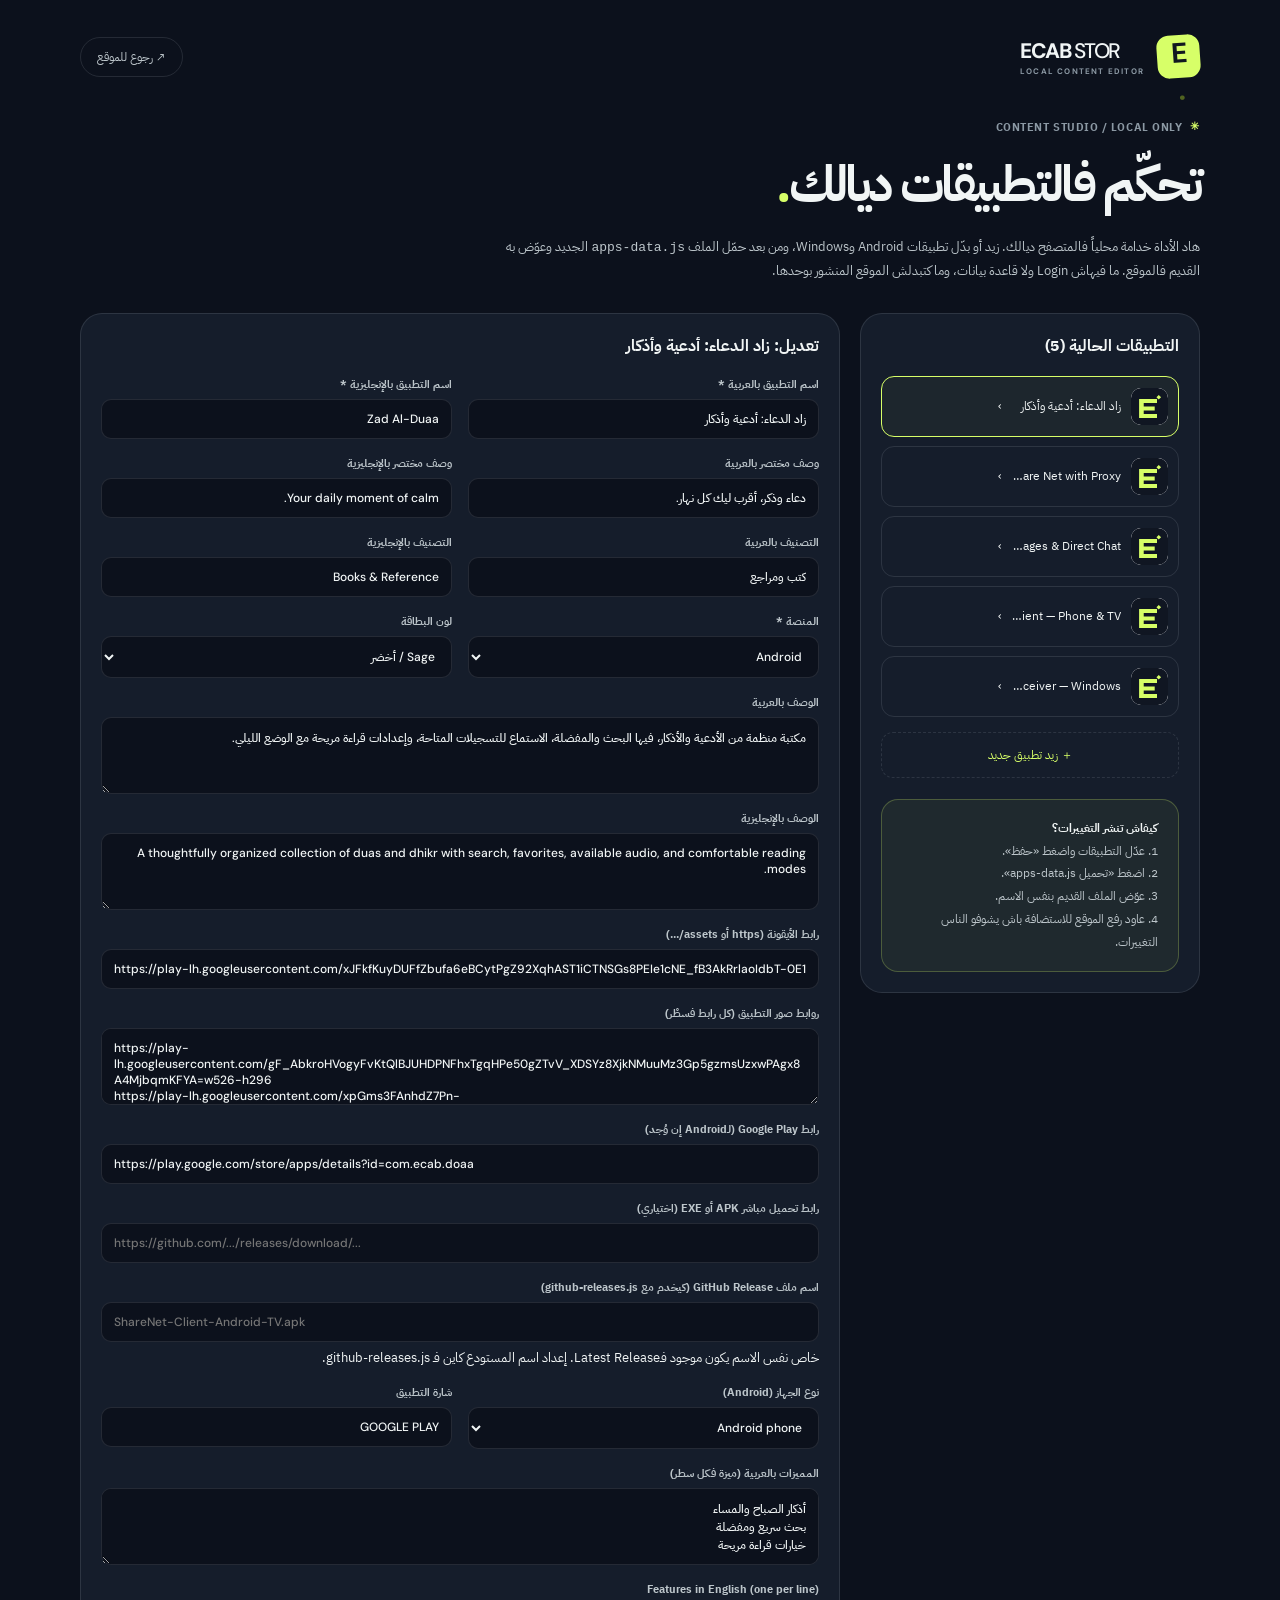
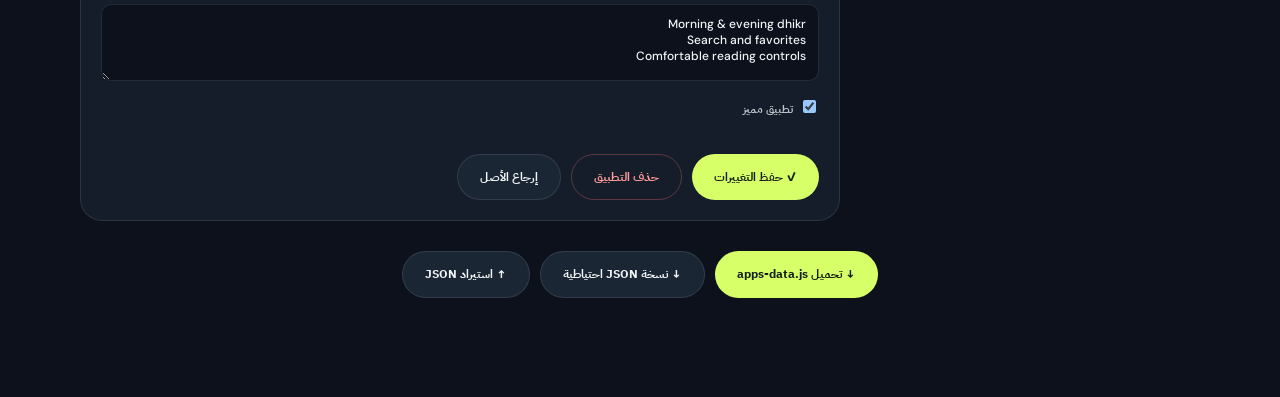
==== studio.html @ 8858f7c3 "Add files via upload" ====
<!doctype html>
<html lang="ar" dir="rtl" data-theme="dark">
<head>
  <meta charset="utf-8"/><meta name="viewport" content="width=device-width,initial-scale=1"/>
  <title>ECAB STOR — محرّر التطبيقات المحلي</title>
  <link rel="icon" href="favicon.svg" type="image/svg+xml"/>
  <link rel="preconnect" href="https://fonts.googleapis.com"/><link rel="preconnect" href="https://fonts.gstatic.com" crossorigin/>
  <link href="https://fonts.googleapis.com/css2?family=DM+Sans:wght@400;500;600;700;800&family=IBM+Plex+Sans+Arabic:wght@400;500;600;700&display=swap" rel="stylesheet"/>
  <link rel="stylesheet" href="styles.css"/>
  <script src="apps-data.js" defer></script><script src="studio.js" defer></script>
</head>
<body class="editor-body">
  <main class="editor-shell">
    <div class="editor-top"><a class="wordmark" href="index.html"><span class="logo-block">E<span>.</span></span><span class="wordmark-copy"><strong>ECAB<span> STOR</span></strong><small>LOCAL CONTENT EDITOR</small></span></a><a class="back" href="index.html">↗ رجوع للموقع</a></div>
    <div class="editor-heading"><div class="section-label"><span>✳</span> CONTENT STUDIO / LOCAL ONLY</div><h1>تحكّم فالتطبيقات ديالك<span class="lime-period">.</span></h1><p>هاد الأداة خدامة محلياً فالمتصفح ديالك. زيد أو بدّل تطبيقات Android وWindows، ومن بعد حمّل الملف <code>apps-data.js</code> الجديد وعوّض به القديم فالموقع. ما فيهاش Login ولا قاعدة بيانات، وما كتبدلش الموقع المنشور بوحدها.</p></div>
    <div class="editor-layout"><aside class="editor-panel"><h2>التطبيقات الحالية <span id="appCounter"></span></h2><div class="editor-items" id="appItems"></div><button class="editor-add" type="button" id="newApp">＋ زيد تطبيق جديد</button><div class="editor-instructions"><strong>كيفاش تنشر التغييرات؟</strong><br/>1. عدّل التطبيقات واضغط «حفظ».<br/>2. اضغط «تحميل apps-data.js».<br/>3. عوّض الملف القديم بنفس الاسم.<br/>4. عاود رفع الموقع للاستضافة باش يشوفو الناس التغييرات.</div></aside>
    <section class="editor-panel"><h2 id="formHeading">تعديل التطبيق</h2><form id="appForm" class="editor-form">
      <input name="id" type="hidden"/>
      <div class="field"><label for="nameAr">اسم التطبيق بالعربية *</label><input required id="nameAr" name="nameAr" maxlength="120" placeholder="مثال: تطبيقاتي"/></div>
      <div class="field"><label for="nameEn">اسم التطبيق بالإنجليزية *</label><input required id="nameEn" name="nameEn" maxlength="120" placeholder="Example App"/></div>
      <div class="field"><label for="taglineAr">وصف مختصر بالعربية</label><input id="taglineAr" name="taglineAr" maxlength="180"/></div>
      <div class="field"><label for="taglineEn">وصف مختصر بالإنجليزية</label><input id="taglineEn" name="taglineEn" maxlength="180"/></div>
      <div class="field"><label for="categoryAr">التصنيف بالعربية</label><input id="categoryAr" name="categoryAr" maxlength="80" placeholder="أدوات"/></div>
      <div class="field"><label for="categoryEn">التصنيف بالإنجليزية</label><input id="categoryEn" name="categoryEn" maxlength="80" placeholder="Utilities"/></div>
      <div class="field"><label for="platform">المنصة *</label><select id="platform" name="platform" required><option value="android">Android</option><option value="windows">Windows</option></select></div>
      <div class="field"><label for="accent">لون البطاقة</label><select id="accent" name="accent"><option value="sage">Sage / أخضر</option><option value="blue">Blue / أزرق</option><option value="coral">Coral / مرجاني</option></select></div>
      <div class="field full"><label for="descAr">الوصف بالعربية</label><textarea id="descAr" name="descAr"></textarea></div>
      <div class="field full"><label for="descEn">الوصف بالإنجليزية</label><textarea id="descEn" name="descEn"></textarea></div>
      <div class="field full"><label for="iconUrl">رابط الأيقونة (https أو assets/...)</label><input id="iconUrl" name="iconUrl" dir="ltr" type="text" placeholder="assets/app-icon.png"/></div>
      <div class="field full"><label for="shotUrls">روابط صور التطبيق (كل رابط فسطْر)</label><textarea id="shotUrls" name="shotUrls" dir="ltr" placeholder="https://.../screenshot-1.png&#10;https://.../screenshot-2.png"></textarea></div>
      <div class="field full"><label for="playUrl">رابط Google Play (لـAndroid إن وُجد)</label><input id="playUrl" name="playUrl" dir="ltr" type="url" placeholder="https://play.google.com/store/apps/details?id=..."/></div>
      <div class="field full"><label for="downloadUrl">رابط تحميل مباشر APK أو EXE (اختياري)</label><input id="downloadUrl" name="downloadUrl" dir="ltr" type="url" placeholder="https://github.com/.../releases/download/..."/></div>
      <div class="field full"><label for="releaseAsset">اسم ملف GitHub Release (كيخدم مع github-releases.js)</label><input id="releaseAsset" name="releaseAsset" dir="ltr" placeholder="ShareNet-Client-Android-TV.apk"/><small>خاص نفس الاسم يكون موجود فـLatest Release. إعداد اسم المستودع كاين فـ github-releases.js.</small></div>
      <div class="field"><label for="deviceType">نوع الجهاز (Android)</label><select id="deviceType" name="deviceType"><option value="phone">Android phone</option><option value="tv">Android TV</option><option value="both">Android Phone + Android TV (نفس APK)</option><option value="desktop">Windows desktop</option></select></div>
      <div class="field"><label for="label">شارة التطبيق</label><input id="label" name="label" maxlength="60" placeholder="ANDROID TV · GITHUB"/></div>
      <div class="field full"><label for="featuresAr">المميزات بالعربية (ميزة فكل سطر)</label><textarea id="featuresAr" name="featuresAr" placeholder="ساهل للاستعمال&#10;سرعة جيدة"></textarea></div>
      <div class="field full"><label for="featuresEn">Features in English (one per line)</label><textarea id="featuresEn" name="featuresEn" placeholder="Easy to use&#10;Fast performance"></textarea></div>
      <div class="field full"><label><input type="checkbox" id="featured" name="featured" style="width:auto;margin-inline-end:7px"/> تطبيق مميز</label></div>
      <div class="field full"><div class="editor-actions"><button class="button button-lime" type="submit">✓ حفظ التغييرات</button><button class="button button-danger" type="button" id="deleteApp">حذف التطبيق</button><button class="button button-outline" type="button" id="resetLocal">إرجاع الأصل</button></div></div>
    </form></section></div>
    <div class="editor-actions" style="justify-content:center;margin-top:30px"><button class="button button-lime" type="button" id="exportJs">↓ تحميل apps-data.js</button><button class="button button-outline" type="button" id="exportJson">↓ نسخة JSON احتياطية</button><label class="button button-outline" style="cursor:pointer">↑ استيراد JSON <input id="importJson" type="file" accept=".json,application/json" style="display:none" /></label></div>
    <p id="studioStatus" role="status" aria-live="polite" style="text-align:center;color:var(--muted);font-size:12px;margin:16px 0 0"></p>
  </main>
</body>
</html>
---- styles.css ----
:root{color-scheme:dark;--bg:#0c111c;--bg-2:#101724;--surface:#151d2b;--surface-up:#1b2635;--line:rgba(231,242,255,.11);--text:#f1f5f5;--soft:#bdc6cb;--muted:#8c99a4;--lime:#d7ff68;--lime-dim:#c8f45c;--ink:#111820;--shadow:0 24px 75px rgba(0,0,0,.28);--radius:23px}
:root[data-theme=light]{color-scheme:light;--bg:#f6f8f2;--bg-2:#edf1ea;--surface:#fff;--surface-up:#f3f5f0;--line:rgba(26,39,48,.12);--text:#18212a;--soft:#3f4d51;--muted:#657477;--ink:#121922;--shadow:0 25px 65px rgba(26,39,48,.1)}
*{box-sizing:border-box}html{scroll-behavior:smooth;scroll-padding-top:90px}body{margin:0;font-family:'DM Sans','IBM Plex Sans Arabic',system-ui,sans-serif;background:var(--bg);color:var(--text);-webkit-font-smoothing:antialiased;overflow-x:hidden}body[dir=rtl],html[dir=rtl] body{font-family:'IBM Plex Sans Arabic','DM Sans',sans-serif}a{color:inherit;text-decoration:none}button,input{font:inherit}button{cursor:pointer}img{max-width:100%}.container{width:min(1220px,calc(100% - 72px));margin:0 auto}.svg-sprites{position:absolute;width:0;height:0;overflow:hidden}.icon{display:inline-block;width:20px;height:20px;fill:none;stroke:currentColor;stroke-width:1.7;stroke-linecap:round;stroke-linejoin:round;flex:none}.skip-link{position:absolute;top:-70px;inset-inline-start:15px;background:var(--lime);color:var(--ink);padding:10px 20px;z-index:99;border-radius:12px}.skip-link:focus{top:12px}::selection{background:var(--lime);color:#101820}
.top-strip{border-bottom:1px solid var(--line);height:34px;background:var(--bg)}.strip-flex{display:flex;justify-content:center;gap:11px;align-items:center;height:100%;color:var(--muted);font:600 10px 'DM Sans','IBM Plex Sans Arabic',sans-serif;letter-spacing:.025em}.live-dot{width:6px;height:6px;border-radius:50%;background:var(--lime);box-shadow:0 0 0 4px rgba(215,255,104,.09)}.strip-divider{width:1px;height:12px;background:var(--line);margin:0 6px}.strip-flex a{display:inline-flex;gap:4px;align-items:center;color:var(--soft);transition:color .2s}.strip-flex a:hover{color:var(--lime)}.strip-flex a .icon{width:12px;height:12px}
.header{height:82px;position:sticky;top:0;z-index:40;background:color-mix(in srgb,var(--bg) 90%,transparent);backdrop-filter:blur(20px);border-bottom:1px solid var(--line)}.header-inner{height:100%;display:flex;align-items:center;justify-content:space-between;gap:28px}.wordmark{display:flex;align-items:center;gap:13px;flex:none}.logo-block{width:43px;height:43px;border-radius:12px;background:var(--lime);display:grid;place-items:center;color:var(--ink);font:800 28px 'DM Sans',sans-serif;letter-spacing:-.07em;transform:rotate(-4deg)}.logo-block span{color:#516320}.wordmark-copy{display:flex;flex-direction:column;gap:1px;direction:ltr;text-align:left}.wordmark-copy strong{font:800 21px 'DM Sans',sans-serif;letter-spacing:-.07em;white-space:nowrap}.wordmark-copy strong span{font-weight:500}.wordmark-copy small{color:var(--muted);font:700 8px 'DM Sans',sans-serif;letter-spacing:.15em}.main-nav{display:flex;align-items:center;gap:32px}.main-nav a{font-size:12px;font-weight:650;color:var(--soft);transition:color .2s;white-space:nowrap}.main-nav a:hover,.main-nav a:focus-visible{color:var(--lime)}.header-actions{display:flex;align-items:center;gap:9px}.round-action{display:grid;place-items:center;width:39px;height:39px;border:1px solid var(--line);background:none;color:var(--text);border-radius:50%;transition:background .2s,border-color .2s}.round-action:hover{background:var(--surface);border-color:var(--lime)}.round-action .icon{width:18px;height:18px}.text-action{font-size:12px;font-family:'DM Sans',sans-serif;font-weight:800}.header-cta{display:flex;align-items:center;gap:12px;background:var(--lime);border-radius:100px;padding:12px 17px;color:var(--ink);font-size:12px;font-weight:800;white-space:nowrap;transition:transform .2s,background .2s}.header-cta:hover,.button-lime:hover{background:#e2ff97;transform:translateY(-2px)}.header-cta .icon{width:15px;height:15px}.nav-toggle{display:none}
.hero{min-height:650px;padding-top:76px;padding-bottom:90px;display:grid;grid-template-columns:1.02fr .98fr;gap:48px;position:relative;align-items:center}.hero-text{position:relative;z-index:2}.eyebrow{display:inline-flex;align-items:center;gap:12px;background:rgba(215,255,104,.07);padding:8px 13px;border:1px solid rgba(215,255,104,.14);border-radius:100px;color:var(--lime);font-size:11px;font-weight:700}.eyebrow-icon{font-size:18px;line-height:1}.hero h1{display:flex;flex-direction:column;gap:0;margin:28px 0 19px;font-weight:750;line-height:1.15;letter-spacing:-.055em;font-size:clamp(47px,5.6vw,85px)}.hero h1 span{white-space:nowrap}.hero h1 .hero-accent{color:var(--lime)}.period{color:var(--text)}.hero-lead{color:var(--soft);font-size:15px;line-height:2;max-width:505px;margin:0 0 31px}.hero-buttons{display:flex;gap:12px;align-items:center;flex-wrap:wrap}.button{border:0;border-radius:100px;min-height:47px;display:inline-flex;align-items:center;justify-content:center;gap:16px;padding:13px 22px;font-size:12px;font-weight:750;transition:transform .2s,background .2s,border-color .2s}.button .icon{height:17px;width:17px}.button-lime{background:var(--lime);color:#152019}.button-ghost{border:1px solid var(--line);background:transparent;color:var(--text)}.button-ghost:hover{border-color:var(--lime);background:rgba(215,255,104,.04)}html[dir=rtl] .arrow-rtl{transform:rotate(180deg)}.hero-proof{display:flex;align-items:center;gap:15px;margin-top:43px;font-size:11px;color:var(--soft)}.hero-proof strong{color:var(--text);font:800 17px 'DM Sans',sans-serif}.proof-avatars{display:flex;direction:ltr;padding-left:3px}.proof-avatars img{object-fit:cover;background:#e9eae4;width:35px;height:35px;overflow:hidden;border-radius:10px;border:3px solid var(--bg);margin-left:-6px}.proof-spark{font-size:19px;color:var(--lime);margin-inline-start:12px}.hero-side-index{position:absolute;bottom:50px;inset-inline-start:0;color:var(--muted);font:700 10px 'DM Sans',sans-serif;letter-spacing:.15em}
.hero-art{height:542px;isolation:isolate;border:1px solid var(--line);border-radius:35px;position:relative;overflow:hidden;background:radial-gradient(circle at 51% 48%,rgba(101,131,146,.14) 0 17%,transparent 60%),#121d2b;box-shadow:var(--shadow)}:root[data-theme=light] .hero-art{background:radial-gradient(circle at 51% 48%,rgba(146,166,164,.2) 0 17%,transparent 60%),#192231}.art-grid{position:absolute;inset:0;opacity:.25;background-image:linear-gradient(rgba(211,233,246,.1) 1px,transparent 1px),linear-gradient(90deg,rgba(211,233,246,.1) 1px,transparent 1px);background-size:48px 48px;mask-image:linear-gradient(to bottom,#000,transparent 92%)}.hero-art-watermark{position:absolute;top:53px;inset-inline-start:25px;font:800 clamp(65px,8vw,125px)/.79 'DM Sans',sans-serif;letter-spacing:-.095em;color:rgba(228,243,250,.055);direction:ltr}.hero-art-watermark span{display:block}.hero-art-tag{position:absolute;z-index:1;top:29px;inset-inline-end:27px;display:flex;gap:10px;direction:ltr;align-items:start;color:#9eafb8;font:700 10px/1.7 'DM Sans',sans-serif;letter-spacing:.1em}.hero-art-tag strong{color:#e2efef}.tag-symbol{color:var(--lime);font-size:25px;line-height:1}.hero-phone{position:absolute;left:50%;top:51%;transform:translate(-50%,-42%) rotate(-8deg);width:245px;height:442px;border:7px solid #080c14;background:#f4f5f1;border-radius:33px;box-shadow:0 36px 55px rgba(0,0,0,.5),inset 0 0 0 1px #616b77;z-index:2;padding:9px;overflow:hidden;direction:ltr}.phone-speaker{position:absolute;top:7px;left:50%;transform:translateX(-50%);width:68px;height:12px;border-radius:0 0 12px 12px;background:#080c14;z-index:3}.phone-content{width:100%;height:100%;border-radius:20px;background:#f4f6ed;position:relative;overflow:hidden;padding:30px 14px 18px;color:#152027}.phone-content::after{content:'';width:250px;height:250px;border-radius:50%;background:#deecaf;position:absolute;top:-130px;right:-130px}.mock-header{display:flex;justify-content:space-between;align-items:center;position:relative;z-index:1}.mock-brand{font:800 15px 'DM Sans',sans-serif;letter-spacing:-.05em}.mock-brand span{color:#7c9d27}.mock-menu{font-size:19px;color:#53605c}.mock-eyebrow{display:block;position:relative;z-index:1;margin-top:41px;font:800 8px 'DM Sans',sans-serif;letter-spacing:.19em;color:#71817b}.phone-content>strong{font:800 32px/1.12 'DM Sans',sans-serif;letter-spacing:-.06em;position:relative;z-index:1;display:block;margin-top:11px}.mock-tiles{position:relative;z-index:1;display:grid;gap:8px;margin-top:26px}.mock-tiles>div{background:#fff;box-shadow:0 8px 25px rgba(26,39,36,.07);border:1px solid #edf0e6;border-radius:13px;padding:9px;display:flex;align-items:center;gap:9px;font:700 10px 'DM Sans',sans-serif}.mock-tiles img{width:35px;height:35px;object-fit:cover;border-radius:10px;background:#e8ebdf}.mock-tiles b{margin-left:auto;color:#7e9888}.mock-stat{position:absolute;bottom:14px;left:15px;right:15px;border-top:1px solid #cdd3c4;display:flex;justify-content:space-between;padding-top:10px;font:800 8px/1.5 'DM Sans',sans-serif;letter-spacing:.08em;color:#64746b}.floating-tile{display:flex;align-items:center;gap:11px;position:absolute;z-index:4;direction:ltr;text-align:left;background:#f5f8ee;color:#14222b;padding:10px 11px;border-radius:17px;box-shadow:0 24px 38px rgba(0,0,0,.25)}.floating-tile strong,.floating-tile small{display:block;font-family:'DM Sans',sans-serif}.floating-tile strong{font-size:12px;letter-spacing:-.03em}.floating-tile small{font-size:8px;letter-spacing:.1em;color:#708079;margin-top:3px;font-weight:750}.tile-one{top:183px;left:7%;transform:rotate(7deg)}.mini-app-logo{width:42px;height:42px;border-radius:12px;background:#fff;overflow:hidden}.mini-app-logo img{width:100%;height:100%;object-fit:cover}.tile-arrow{margin-left:13px;color:#49696c}.tile-two{right:4%;bottom:85px;transform:rotate(7deg)}.check-glyph{width:37px;height:37px;border-radius:50%;background:#d7ff68;display:grid;place-items:center}.check-glyph .icon{width:21px;height:21px}.vertical-caption{position:absolute;bottom:19px;inset-inline-end:19px;color:#9facab;font:800 9px 'DM Sans',sans-serif;letter-spacing:.16em;direction:ltr}
.ticker{height:57px;overflow:hidden;border-block:1px solid var(--line);background:var(--bg-2);display:flex;align-items:center}.ticker-track{min-width:max-content;display:flex;gap:39px;align-items:center;padding-inline:16px;animation:marquee 33s linear infinite;direction:ltr}.ticker-track span{color:var(--muted);font:800 12px 'DM Sans',sans-serif;letter-spacing:.14em}.ticker-track span:nth-child(even){font-size:20px;color:var(--lime)}@keyframes marquee{to{transform:translateX(-33%)}}
.catalog-section{padding:100px 0 102px;background:var(--bg)}.section-heading{display:flex;justify-content:space-between;gap:25px;align-items:end;margin-bottom:31px}.section-label{display:inline-flex;gap:8px;color:var(--muted);font-size:11px;font-weight:800;letter-spacing:.05em}.section-label>span:first-child{color:var(--lime);font-family:'DM Sans',sans-serif}.section-heading h2,.studio-copy h2,.contact-plate h2{font-size:clamp(32px,4vw,55px);letter-spacing:-.06em;line-height:1.3;margin:18px 0 9px;font-weight:750}.lime-period{color:var(--lime)}.section-heading p{margin:0;color:var(--muted);font-size:14px;line-height:1.8}.count-stamp{display:flex;gap:9px;align-items:center;direction:ltr}.count-stamp strong{font:800 60px/1 'DM Sans',sans-serif;letter-spacing:-.07em}.count-stamp span{color:var(--muted);font-size:11px;line-height:1.5;max-width:67px}.filters-bar{border-top:1px solid var(--line);padding-top:20px;margin:26px 0;display:flex;align-items:center;justify-content:space-between;gap:16px}.filter-list{display:flex;flex-wrap:wrap;gap:8px}.filter{background:var(--surface);border:1px solid var(--line);color:var(--soft);border-radius:100px;min-height:38px;padding:8px 17px;display:inline-flex;gap:7px;align-items:center;font-size:12px;font-weight:750;transition:background .2s,color .2s}.filter .icon{height:15px;width:15px}.filter:hover{border-color:var(--lime)}.filter.active{background:var(--lime);color:#17211e;border-color:var(--lime)}.filter span{font-size:10px;opacity:.75;font-family:'DM Sans',sans-serif}.search-wrap{min-width:228px;max-width:300px;width:100%;display:flex;align-items:center;gap:9px;border:1px solid var(--line);border-radius:100px;background:var(--surface);height:42px;padding:0 15px;color:var(--muted);transition:border-color .2s}.search-wrap:focus-within{border-color:var(--lime)}.search-wrap .icon{width:16px;height:16px}.search-wrap input{border:0;background:none;color:var(--text);outline:none;width:100%;font-size:12px}.search-wrap input::placeholder{color:var(--muted)}.search-wrap>span{font:700 10px 'DM Sans',sans-serif;opacity:.6;border:1px solid var(--line);padding:2px 6px;border-radius:5px}
.apps-grid{display:grid;grid-template-columns:repeat(3,minmax(0,1fr));gap:18px}.app-card{min-width:0;border:1px solid var(--line);border-radius:24px;overflow:hidden;background:var(--surface);transition:transform .25s,border-color .25s,box-shadow .25s}.app-card:hover{transform:translateY(-6px);border-color:rgba(215,255,104,.45);box-shadow:0 24px 60px rgba(0,0,0,.13)}.card-media{height:268px;position:relative;background:#e7eeda;overflow:hidden;display:flex;align-items:center;justify-content:center}.card-media.tone-blue{background:#b9d1ec}.card-media.tone-coral{background:#e5d2c5}.card-media.tone-sage{background:#d8e6d4}.card-media::before{content:"";position:absolute;width:300px;height:300px;border-radius:50%;border:1px solid rgba(32,44,55,.15);transform:translate(-85px,80px);box-shadow:0 0 0 34px rgba(32,44,55,.03),0 0 0 72px rgba(32,44,55,.025)}.card-image-number{position:absolute;inset-inline-start:18px;top:16px;color:rgba(23,36,45,.54);font:800 11px 'DM Sans',sans-serif;letter-spacing:.1em}.card-badge{position:absolute;top:16px;inset-inline-end:16px;background:#17252b;color:#fff;padding:7px 10px;border-radius:100px;font:800 8px 'DM Sans',sans-serif;letter-spacing:.1em;z-index:1}.card-photo{height:219px;max-width:235px;object-fit:contain;position:absolute;left:50%;top:51%;transform:translate(-50%,-50%) rotate(-6deg);border-radius:13px;box-shadow:0 20px 42px rgba(33,45,48,.15);background:#fff}.card-photo.tall{height:230px;max-width:145px}.card-photo:not([src]){display:none}.card-hero-icon{position:absolute;bottom:13px;inset-inline-end:14px;width:62px;height:62px;border-radius:18px;padding:6px;background:white;box-shadow:0 9px 28px rgba(25,33,40,.14);display:grid;place-items:center;z-index:1}.card-hero-icon img{width:100%;height:100%;object-fit:contain;border-radius:13px}.card-content{padding:24px 22px 21px}.card-meta{display:flex;align-items:center;justify-content:space-between;flex-wrap:wrap;gap:7px;color:var(--muted);font-size:10px;font-weight:650}.platform-chips{display:flex;flex-wrap:wrap;justify-content:flex-end;gap:5px 8px;max-width:100%}.platform-chip{display:inline-flex;align-items:center;gap:4px;white-space:nowrap}.platform-chip .icon{width:13px;height:13px}.card-content h3{font-size:19px;line-height:1.4;letter-spacing:-.025em;font-weight:750;margin:15px 0 7px;min-height:28px}.card-tagline{font-size:12px;color:var(--soft);line-height:1.8;margin:0;min-height:43px}.card-bottom{display:flex;justify-content:space-between;align-items:center;gap:10px;border-top:1px solid var(--line);margin-top:18px;padding-top:15px}.card-bottom .play-label{font:800 9px 'DM Sans',sans-serif;letter-spacing:.1em;color:var(--muted)}.card-bottom-actions{display:flex;gap:8px}.card-link{border:1px solid var(--line);height:35px;width:35px;border-radius:50%;background:transparent;color:var(--text);display:grid;place-items:center;transition:background .2s;color .2s}.card-link .icon{width:17px;height:17px}.card-link:hover{background:var(--lime);color:#17211e}.card-link.primary{background:var(--lime);color:#17211e;border-color:var(--lime)}.card-link.primary:hover{background:#e8ff9e}.card-link:disabled{opacity:.4;cursor:not-allowed}.empty-state{text-align:center;border:1px dashed var(--line);padding:56px 16px;border-radius:25px}.empty-state[hidden]{display:none}.empty-visual{display:grid;place-items:center;width:64px;height:64px;border-radius:19px;background:var(--surface-up);margin:0 auto 19px;color:var(--lime)}.empty-visual .icon{width:29px;height:29px}.empty-state h3{margin:0 0 9px;font-size:19px}.empty-state p{color:var(--muted);margin:0 0 22px;font-size:13px}.catalog-note{margin-top:22px;border:1px solid var(--line);padding:17px 22px;border-radius:18px;display:flex;gap:15px;align-items:center;background:var(--surface)}.note-icon{width:38px;height:38px;flex:none;display:grid;place-items:center;border-radius:12px;color:var(--lime);background:rgba(215,255,104,.07);font-size:26px}.catalog-note>div:nth-child(2){flex:1}.catalog-note strong{font-size:12px}.catalog-note p{margin:5px 0 0;color:var(--muted);font-size:11px}.note-soon{font:800 9px 'DM Sans',sans-serif;color:var(--lime);letter-spacing:.13em;border:1px solid rgba(215,255,104,.25);border-radius:100px;padding:8px 12px}
.studio-section{border-block:1px solid var(--line);background:var(--bg-2);padding:108px 0}.studio-inner{display:grid;grid-template-columns:.8fr 1.2fr;gap:10%;align-items:center}.studio-numbers{min-height:350px;position:relative;border:1px solid var(--line);border-radius:27px;background:var(--surface);display:flex;flex-direction:column;align-items:center;justify-content:center;overflow:hidden}.studio-numbers::before,.studio-numbers::after{position:absolute;content:'';border-radius:50%;border:1px solid rgba(215,255,104,.12);width:400px;height:400px}.studio-numbers::after{width:290px;height:290px}.studio-numbers>span{font:800 clamp(60px,8vw,110px)/1 'DM Sans',sans-serif;letter-spacing:-.11em;position:relative;z-index:1;direction:ltr}.studio-numbers .star{color:var(--lime);font-size:.36em;vertical-align:top;margin-left:3px}.studio-numbers small{font:800 9px 'DM Sans',sans-serif;letter-spacing:.18em;color:var(--muted);margin-top:20px;z-index:1}.studio-copy h2{font-size:clamp(30px,3.5vw,51px);margin-top:23px}.studio-copy h2 em{font-style:normal;color:var(--lime)}.studio-copy>p{max-width:535px;color:var(--soft);font-size:14px;line-height:2;margin:0 0 29px}.benefits{display:flex;flex-direction:column;gap:13px}.benefits>div{display:flex;align-items:center;gap:12px;font-size:12px}.benefits>div>span{width:34px;height:34px;display:grid;place-items:center;background:rgba(215,255,104,.075);border:1px solid var(--line);border-radius:10px;color:var(--lime)}.benefits .icon{width:17px;height:17px}
.contact-section{padding-block:105px}.contact-plate{min-height:393px;position:relative;overflow:hidden;border-radius:29px;background:var(--lime);padding:53px 60px;color:#152023}.contact-plate .section-label{color:#3e5130}.contact-plate .section-label>span:first-child{color:#25301e}.contact-plate h2{font-size:clamp(34px,4.7vw,62px);margin:16px 0 10px;line-height:1.2}.contact-plate>p{font-size:13px;max-width:440px;line-height:1.9;margin-bottom:24px;color:#41543a}.button-dark{background:#12201f;color:#f1f6e9}.button-dark:hover{transform:translateY(-2px);background:#293c35}.contact-orbit{position:absolute;font-size:325px;line-height:1;opacity:.12;inset-inline-end:10%;top:12%;transform:rotate(20deg)}.contact-watermark{font:800 95px 'DM Sans',sans-serif;letter-spacing:-.09em;white-space:nowrap;position:absolute;bottom:-39px;inset-inline-end:0;opacity:.055;direction:ltr}
.footer{border-top:1px solid var(--line);padding-top:54px}.footer-inner{display:grid;grid-template-columns:1fr 1fr;gap:36px}.footer-brand{font:800 28px 'DM Sans',sans-serif;letter-spacing:-.075em;direction:ltr;display:inline-block}.footer-brand>span:first-child{font-weight:500}.footer-dot{color:var(--lime)}.footer-inner p{font-size:12px;color:var(--muted);margin:9px 0}.footer-links{display:flex;gap:25px;justify-content:flex-end;align-items:start;font-size:12px;color:var(--soft)}.footer-links a:hover{color:var(--lime)}.footer-bottom{grid-column:1 / -1;padding:18px 0 25px;display:flex;justify-content:space-between;align-items:center;gap:15px;border-top:1px solid var(--line);color:var(--muted);font:600 10px 'DM Sans','IBM Plex Sans Arabic',sans-serif}.footer-bottom>span:last-child{font:800 9px 'DM Sans',sans-serif;letter-spacing:.15em}
.detail-dialog{border:1px solid var(--line);border-radius:27px;padding:0;background:var(--surface);color:var(--text);width:min(785px,calc(100% - 32px));max-height:min(88vh,900px);box-shadow:0 24px 100px rgba(0,0,0,.5);overflow:auto;scrollbar-width:thin}.detail-dialog::backdrop{background:rgba(2,6,14,.75);backdrop-filter:blur(6px)}.dialog-inner{padding:34px;position:relative}.dialog-close{position:absolute;inset-inline-end:22px;top:22px;width:37px;height:37px;border-radius:50%;border:1px solid var(--line);background:var(--surface-up);color:var(--text);display:grid;place-items:center;z-index:2}.dialog-top{display:flex;align-items:center;gap:17px;padding-inline-end:30px}.dialog-icon{width:83px;height:83px;object-fit:contain;border-radius:21px;background:#f0f3ee;flex:none}.dialog-top h2{font-size:25px;margin:4px 0 4px;line-height:1.4}.dialog-top p{font-size:12px;color:var(--muted);margin:0}.dialog-kicker{font:800 10px 'DM Sans',sans-serif;letter-spacing:.12em;color:var(--lime)}.dialog-desc{font-size:13px;line-height:2;color:var(--soft);padding:18px 0}.dialog-section-title{font-size:13px;margin:13px 0 13px}.dialog-shots{display:grid;grid-template-columns:repeat(2,minmax(0,1fr));gap:11px}.dialog-shots img{width:100%;height:280px;object-fit:contain;border:1px solid var(--line);border-radius:17px;background:#1e2732}.dialog-features{display:flex;gap:7px;flex-wrap:wrap}.dialog-features span{display:flex;align-items:center;gap:5px;border:1px solid var(--line);border-radius:100px;padding:8px 11px;font-size:11px;color:var(--soft)}.dialog-features .icon{width:13px;height:13px;color:var(--lime)}.dialog-bottom{display:flex;align-items:center;justify-content:space-between;gap:16px;border-top:1px solid var(--line);margin-top:24px;padding-top:23px}.dialog-source{font-size:10px;color:var(--muted);line-height:1.8}.dialog-bottom .button{white-space:nowrap}.toast{position:fixed;bottom:25px;left:50%;transform:translate(-50%,30px);opacity:0;pointer-events:none;z-index:90;background:var(--lime);color:#152020;border-radius:12px;padding:12px 20px;font-size:12px;font-weight:750;transition:opacity .22s,transform .22s;box-shadow:var(--shadow)}.toast.show{opacity:1;transform:translate(-50%,0)}
/* Simple offline content editor */
.editor-body{background:var(--bg)}.editor-shell{width:min(1120px,calc(100% - 36px));margin:35px auto 100px}.editor-top{display:flex;gap:15px;align-items:center;justify-content:space-between;margin-bottom:35px}.editor-top .wordmark{font-size:20px}.editor-top a.back{font-size:12px;color:var(--soft);border:1px solid var(--line);padding:10px 16px;border-radius:100px}.editor-heading h1{font-size:clamp(30px,4vw,50px);letter-spacing:-.06em;margin:10px 0}.editor-heading p{max-width:700px;font-size:13px;line-height:1.8;color:var(--soft)}.editor-layout{display:grid;grid-template-columns:340px 1fr;gap:20px;align-items:start;margin-top:30px}.editor-panel{background:var(--surface);border:1px solid var(--line);border-radius:22px;padding:20px}.editor-panel h2{font-size:16px;margin:0 0 18px}.editor-items{display:grid;gap:9px}.editor-item{display:flex;align-items:center;gap:10px;width:100%;text-align:start;padding:11px 10px;border:1px solid var(--line);border-radius:13px;background:transparent;color:var(--text)}.editor-item.active{border-color:var(--lime);background:rgba(215,255,104,.04)}.editor-item img{width:37px;height:37px;object-fit:contain;border-radius:10px;background:#fff}.editor-item span{flex:1;font-size:12px;overflow:hidden;text-overflow:ellipsis;white-space:nowrap}.editor-add{border-radius:12px;border:1px dashed var(--line);background:none;color:var(--lime);padding:13px;width:100%;margin-top:15px;font-size:12px}.editor-form{display:grid;grid-template-columns:1fr 1fr;gap:16px}.field{display:flex;flex-direction:column;gap:6px}.field.full{grid-column:1/-1}.field label{font-size:11px;color:var(--soft);font-weight:700}.field input,.field textarea,.field select{border:1px solid var(--line);background:var(--bg);color:var(--text);width:100%;border-radius:10px;padding:11px 12px;outline:none;font:500 12px 'DM Sans','IBM Plex Sans Arabic',sans-serif}.field textarea{resize:vertical;min-height:77px}.field input:focus,.field textarea:focus,.field select:focus{border-color:var(--lime)}.editor-actions{display:flex;flex-wrap:wrap;gap:10px;margin-top:20px}.editor-actions button{min-height:41px}.button-outline{background:var(--surface-up);border:1px solid var(--line);color:var(--text)}.button-danger{color:#ff9b98;border:1px solid rgba(255,120,115,.3);background:none}.editor-instructions{border:1px solid rgba(215,255,104,.24);background:rgba(215,255,104,.055);border-radius:17px;padding:17px 20px;margin:21px 0 0;font-size:12px;color:var(--soft);line-height:1.9}.editor-instructions strong{color:var(--text)}.editor-instructions code{color:var(--lime);direction:ltr;display:inline-block}
@media(max-width:1090px){.main-nav{gap:19px}.header-cta{display:none}.hero{gap:20px}.hero-art{height:500px}.hero h1{font-size:clamp(43px,6vw,68px)}.hero-phone{transform:translate(-50%,-42%) rotate(-8deg) scale(.9)}.tile-one{left:2%}.tile-two{right:2%}}
@media(max-width:820px){.container{width:min(100% - 40px,640px)}.header{height:70px}.main-nav{display:none;position:absolute;top:70px;left:0;right:0;background:var(--bg);border-bottom:1px solid var(--line);padding:22px;flex-direction:column;align-items:stretch;gap:22px;box-shadow:0 30px 60px rgba(0,0,0,.2)}.main-nav.open{display:flex}.nav-toggle{display:grid}.hero{grid-template-columns:1fr;gap:27px;padding-top:62px;padding-bottom:82px}.hero-text{text-align:center}.hero h1{align-items:center;font-size:clamp(45px,8vw,78px)}.hero-lead{margin-inline:auto;max-width:610px}.hero-buttons,.hero-proof{justify-content:center}.hero-art{height:485px;max-width:570px;width:100%;margin:auto}.hero-side-index{bottom:26px;inset-inline-start:auto;left:50%;right:auto;transform:translateX(-50%)}.catalog-section{padding:76px 0}.apps-grid{grid-template-columns:repeat(2,minmax(0,1fr))}.studio-section{padding:75px 0}.studio-inner{grid-template-columns:1fr;gap:35px}.studio-numbers{min-height:280px}.contact-section{padding-block:75px}.editor-layout{grid-template-columns:1fr}}
@media(max-width:575px){.container{width:calc(100% - 34px)}.top-strip{height:32px}.strip-flex{font-size:9px;gap:7px}.strip-divider{margin:0}.header{height:67px}.header-inner{gap:12px}.logo-block{width:37px;height:37px;font-size:24px;border-radius:11px}.wordmark{gap:9px}.wordmark-copy strong{font-size:18px}.wordmark-copy small{font-size:6.8px}.round-action{height:35px;width:35px}.main-nav{top:67px}.hero{padding-top:48px;padding-bottom:65px;gap:28px}.hero h1{font-size:clamp(38px,9.6vw,62px);margin:22px 0 15px}.hero-lead{font-size:13px;line-height:1.95}.hero-buttons{gap:9px}.hero-buttons .button{padding:11px 16px;min-height:43px}.hero-proof{margin-top:27px}.hero-art{height:400px;border-radius:24px}.hero-phone{transform:translate(-50%,-43%) rotate(-8deg) scale(.74)}.hero-art-tag{top:19px;right:15px;font-size:8px}.hero-art-watermark{font-size:82px;top:42px}.tile-one{transform:rotate(7deg) scale(.8);transform-origin:left top;left:7%;top:138px}.tile-two{transform:rotate(7deg) scale(.75);transform-origin:right bottom;right:0;bottom:48px}.vertical-caption{font-size:7px;bottom:11px}.ticker{height:49px}.ticker-track{gap:24px}.ticker-track span{font-size:10px}.catalog-section{padding:71px 0}.section-heading{align-items:center;margin-bottom:22px}.section-heading h2{font-size:31px}.section-heading p{font-size:12px}.count-stamp strong{font-size:42px}.count-stamp span{font-size:9px}.filters-bar{flex-direction:column;align-items:stretch;margin-top:16px}.filter-list{justify-content:flex-start}.filter{font-size:11px;padding:8px 13px;min-height:35px}.search-wrap{max-width:none;width:100%}.apps-grid{grid-template-columns:1fr;gap:15px}.card-media{height:253px}.card-content{padding:20px}.card-tagline{min-height:auto}.card-photo{height:214px}.catalog-note{align-items:flex-start;padding:14px;gap:10px}.note-soon{display:none}.studio-section{padding:68px 0}.studio-numbers{min-height:225px}.studio-numbers>span{font-size:85px}.studio-copy h2{font-size:32px}.studio-copy>p{font-size:12px}.contact-section{padding-block:68px}.contact-plate{padding:32px 26px;min-height:350px}.contact-plate h2{font-size:37px}.contact-plate>p{font-size:12px}.contact-orbit{font-size:220px;inset-inline-end:-40px;top:88px}.footer{padding-top:37px}.footer-inner{grid-template-columns:1fr;gap:28px}.footer-links{justify-content:flex-start;flex-wrap:wrap}.footer-bottom{flex-direction:column;align-items:flex-start;gap:10px}.dialog-inner{padding:24px 17px}.dialog-icon{height:64px;width:64px;border-radius:16px}.dialog-top h2{font-size:19px}.dialog-shots{grid-template-columns:repeat(2,minmax(0,1fr))}.dialog-shots img{height:198px}.dialog-bottom{flex-direction:column;align-items:stretch}.dialog-bottom .button{width:100%}.editor-form{grid-template-columns:1fr}.editor-panel{padding:17px}.editor-heading h1{font-size:31px}}
@media(prefers-reduced-motion:reduce){html{scroll-behavior:auto}*,*::before,*::after{animation-duration:.01ms!important;animation-iteration-count:1!important;transition-duration:.01ms!important}}

/* Unified ShareNet family: platform + role are distinct, readable on mobile and desktop. */
.app-role-tag{display:inline-flex;align-items:center;width:max-content;max-width:100%;border:1px solid rgba(28,191,182,.30);border-radius:100px;padding:5px 10px;background:rgba(12,143,147,.09);color:var(--soft);font-size:11px;font-weight:750;line-height:1.2;letter-spacing:.015em}
.app-role-tag.role-source{border-color:rgba(80,150,225,.32);background:rgba(50,100,190,.09)}
.app-role-tag.role-receiver{border-color:rgba(28,191,182,.33);background:rgba(12,143,147,.10)}
.card-content .app-role-tag + .card-tagline{margin-top:10px}
.platform-chip{font-size:11px;font-weight:750;white-space:nowrap;gap:5px}
@media(max-width:520px){.card-meta{flex-wrap:wrap}.platform-chip{white-space:normal}}
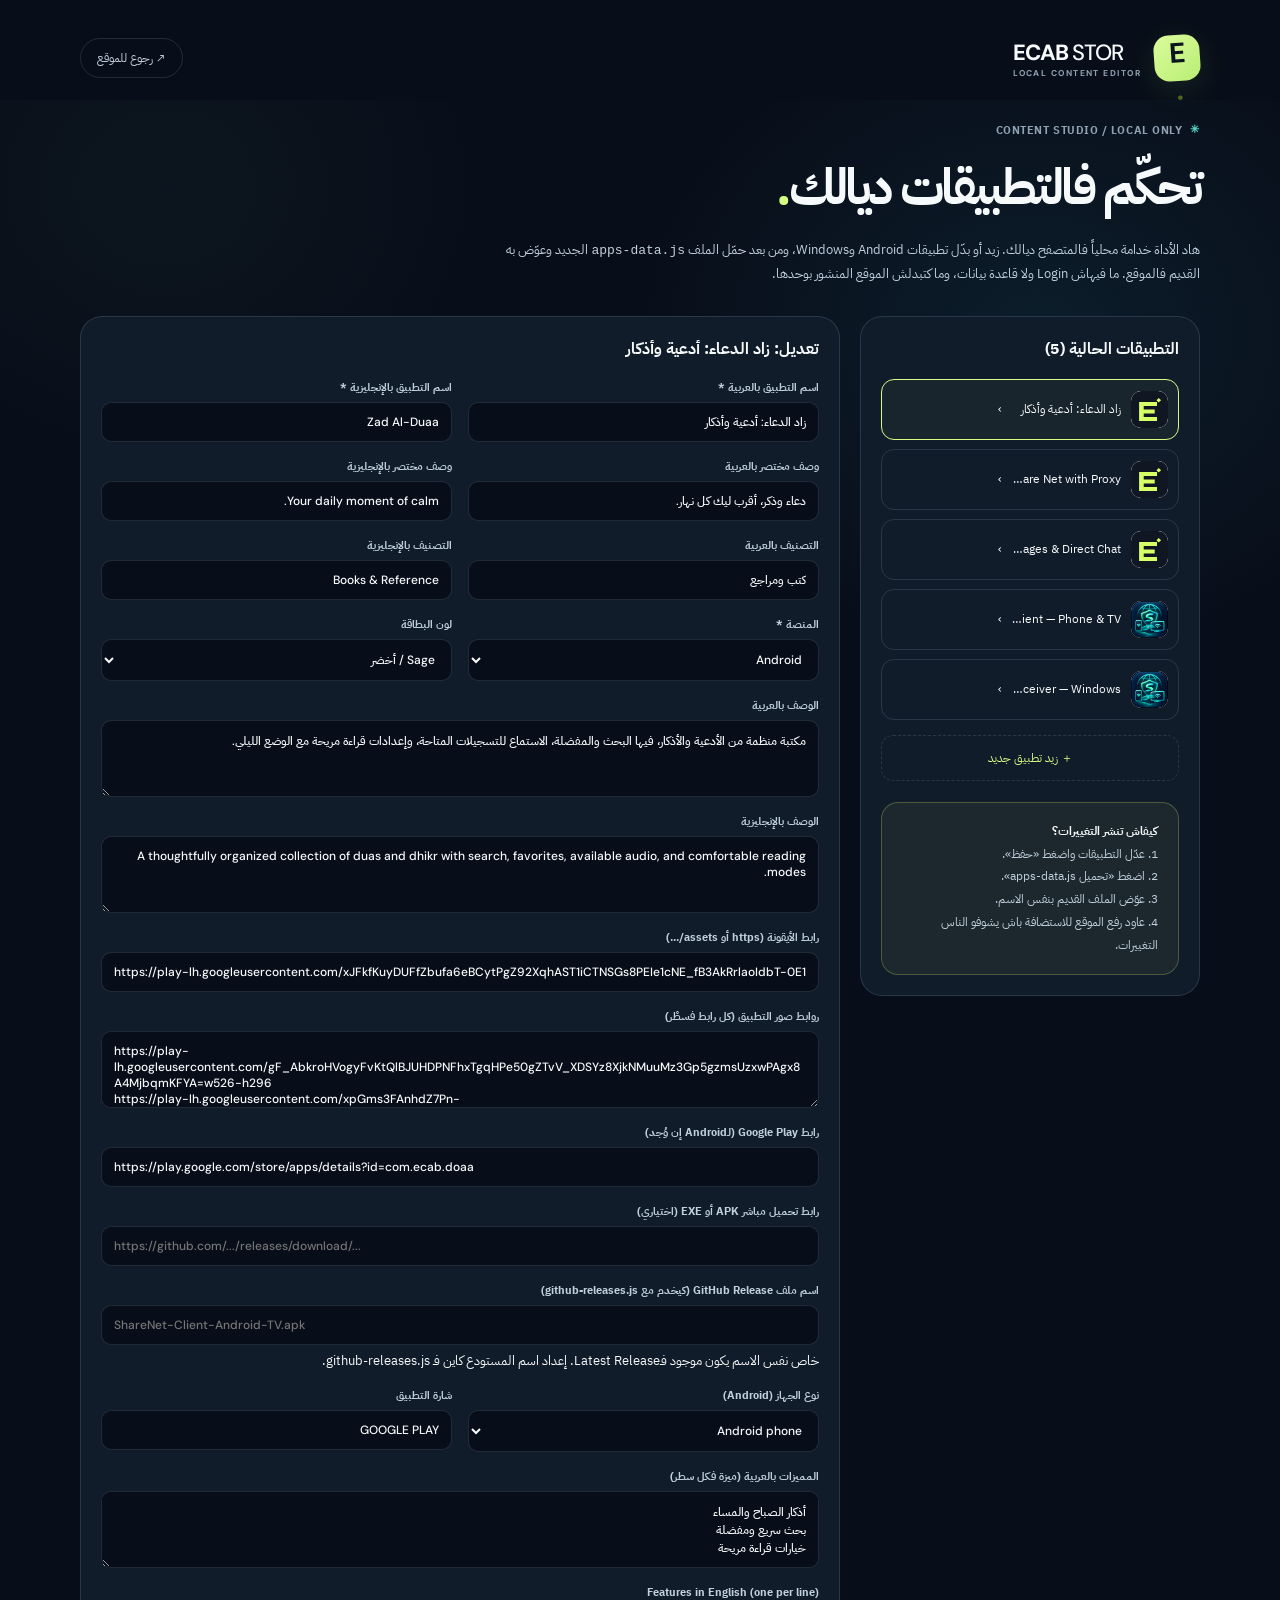
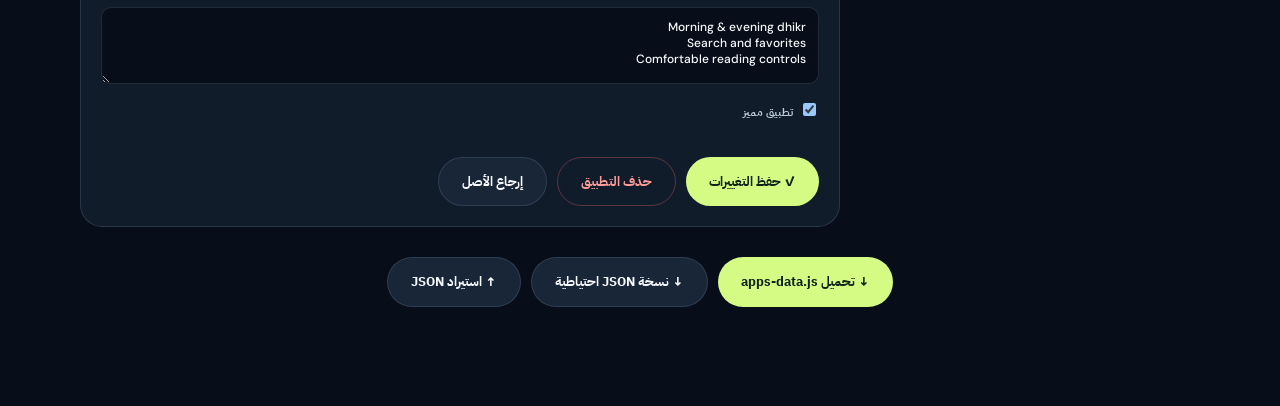
==== commit a5beb3f7: "Add files via upload" ====
--- a/studio.html
+++ b/studio.html
@@ -1,12 +1,12 @@
 <!doctype html>
 <html lang="ar" dir="rtl" data-theme="dark">
 <head>
-  <meta charset="utf-8"/><meta name="viewport" content="width=device-width,initial-scale=1"/>
+  <meta charset="utf-8"/><meta name="robots" content="noindex, nofollow"/><meta name="viewport" content="width=device-width,initial-scale=1"/>
   <title>ECAB STOR — محرّر التطبيقات المحلي</title>
   <link rel="icon" href="favicon.svg" type="image/svg+xml"/>
   <link rel="preconnect" href="https://fonts.googleapis.com"/><link rel="preconnect" href="https://fonts.gstatic.com" crossorigin/>
   <link href="https://fonts.googleapis.com/css2?family=DM+Sans:wght@400;500;600;700;800&family=IBM+Plex+Sans+Arabic:wght@400;500;600;700&display=swap" rel="stylesheet"/>
-  <link rel="stylesheet" href="styles.css"/>
+  <link rel="stylesheet" href="styles.css"/><link rel="stylesheet" href="assets/ecab-premium-v7.css"/>
   <script src="apps-data.js" defer></script><script src="studio.js" defer></script>
 </head>
 <body class="editor-body">
--- a/assets/ecab-premium-v7.css
+++ b/assets/ecab-premium-v7.css
@@ -0,0 +1,321 @@
+/* ECAB STOR | Premium Experience v7
+   Carefully layered on the existing site so previous content and TV Mode remain intact.
+   No framework, no external JS dependencies, no third-party tracking.
+*/
+:root {
+  --bg:#080e19;
+  --bg-2:#0b1422;
+  --surface:#111c2b;
+  --surface-up:#192638;
+  --line:rgba(176,207,229,.15);
+  --text:#f7fafb;
+  --soft:#c1d0dd;
+  --muted:#90a2b1;
+  --lime:#d5fb85;
+  --lime-dim:#c2ef76;
+  --ink:#0b1520;
+  --sea:#55dac8;
+  --blue:#87bfff;
+  --shadow:0 25px 65px rgba(0,4,14,.27);
+  --radius:24px;
+}
+:root[data-theme=light]{
+  --bg:#f3f7f8;
+  --bg-2:#eaf2f4;
+  --surface:#fff;
+  --surface-up:#f3f7f8;
+  --line:rgba(21,49,71,.14);
+  --text:#102336;
+  --soft:#3c586c;
+  --muted:#536f7e;
+  --lime:#b7ef67;
+  --lime-dim:#a4dd56;
+  --ink:#0b1520;
+  --sea:#008e85;
+  --blue:#256fa9;
+  --shadow:0 22px 55px rgba(17,52,69,.085);
+}
+html{scroll-padding-top:106px}
+body{background:var(--bg);text-rendering:optimizeLegibility}
+body::before{content:"";pointer-events:none;position:absolute;top:100px;inset-inline:0;height:860px;background:radial-gradient(ellipse 35% 42% at 81% 27%,rgba(38,130,159,.13),transparent 90%),radial-gradient(ellipse 28% 36% at 13% 10%,rgba(88,145,133,.055),transparent 92%);z-index:-1}
+:root[data-theme=light] body::before{background:radial-gradient(ellipse 45% 50% at 85% 5%,rgba(23,174,173,.065),transparent 95%)}
+.container{width:min(1320px,calc(100% - 80px))}
+:focus-visible{outline:3px solid var(--sea);outline-offset:4px}
+a,button{ -webkit-tap-highlight-color:transparent}
+a,button,input{touch-action:manipulation}
+button:disabled{opacity:.5;cursor:not-allowed}
+.top-strip{height:38px;background:color-mix(in srgb,var(--bg) 96%,#104b64);border-color:var(--line)}
+.strip-flex{font-size:11px;letter-spacing:0;gap:14px}
+.live-dot{height:7px;width:7px;background:var(--sea);box-shadow:0 0 0 4px rgba(85,218,200,.11)}
+.header{height:86px;box-shadow:0 8px 30px rgba(0,0,0,.025);background:color-mix(in srgb,var(--bg) 95%,transparent);border-bottom:1px solid var(--line)}
+.header-inner{gap:24px}
+.wordmark-copy strong{font-size:22px;letter-spacing:-.052em}
+.logo-block{width:46px;height:46px;border-radius:15px;transform:rotate(-4deg);background:linear-gradient(140deg,#dafa99 5%,#bbef78 94%);box-shadow:0 8px 30px rgba(158,218,111,.11)}
+.wordmark-copy small{font-size:8.5px;letter-spacing:.17em}
+.main-nav{gap:8px}
+.main-nav a{font-size:13px;padding:10px 16px;border-radius:12px;font-weight:700;color:var(--soft)}
+.main-nav a:hover,.main-nav a:focus-visible{background:var(--surface);color:var(--text)}
+.header-actions{gap:10px}
+.round-action{width:42px;height:42px;border-radius:14px;background:var(--surface);border-color:var(--line)}
+.round-action:hover{border-color:var(--sea);color:var(--text)}
+.header-cta{min-height:42px;padding-inline:19px;font-size:13px}
+.hero{min-height:650px;grid-template-columns:1.05fr .95fr;gap:clamp(32px,5vw,85px);padding-top:68px;padding-bottom:75px}
+.hero h1{font-size:clamp(50px,5.4vw,84px);letter-spacing:-.06em;line-height:1.14;margin-top:29px;margin-bottom:23px}
+.hero h1 .hero-accent{color:var(--lime)}
+.eyebrow{font-size:12px;padding:9px 16px;border-color:rgba(174,235,139,.24);background:rgba(132,189,105,.09)}
+.hero-lead{font-size:16px;line-height:1.95;max-width:560px;margin-bottom:31px}
+.button{min-height:50px;font-size:13px;font-weight:800;padding:14px 23px;letter-spacing:.001em}
+.button-lime{background:var(--lime);color:#11221a}
+.button-lime:hover,.header-cta:hover{background:#e1ffaa}
+.button-ghost:hover{border-color:var(--sea);background:color-mix(in srgb,var(--sea) 7%,transparent)}
+.hero-proof{margin-top:34px}
+.hero-proof strong{font-size:20px}
+.hero-art{height:560px;border-radius:34px;border-color:rgba(113,198,213,.22);box-shadow:0 30px 85px rgba(1,6,14,.36);background:radial-gradient(ellipse at 49% 37%,rgba(15,98,118,.31),transparent 69%),#101f30;isolation:isolate}
+.hero-art:after{content:"";pointer-events:none;position:absolute;inset:0;border-radius:inherit;box-shadow:inset 0 1px rgba(255,255,255,.12)}
+.art-grid{opacity:.28;background-size:56px 56px}
+.hero-art-tag .tag-symbol{color:var(--sea)}
+.vertical-caption{opacity:.85}
+.hero-phone{box-shadow:0 35px 67px rgba(0,0,0,.47),0 0 0 8px rgba(169,235,241,.045)}
+.hero-side-index{color:var(--muted)}
+/* Platform overview: modern editorial spacing, without fake stats. */
+.feature-rail{display:grid;grid-template-columns:repeat(4,minmax(0,1fr));gap:1px;background:var(--line);padding:1px;border-radius:24px;overflow:hidden;margin-bottom:52px;box-shadow:var(--shadow)}
+.feature-rail-item{display:flex;align-items:center;gap:14px;min-height:92px;padding:17px 22px;background:var(--surface);min-width:0}
+.feature-rail-item:first-child{border-start-start-radius:23px;border-end-start-radius:23px}
+.feature-rail-item:last-child{border-start-end-radius:23px;border-end-end-radius:23px}
+.rail-icon{display:grid;place-items:center;border-radius:15px;height:47px;width:47px;flex:none;background:rgba(74,209,199,.1);color:var(--sea)}
+.rail-icon .icon{width:23px;height:23px}
+.feature-rail-item span:last-child{display:grid;gap:4px;min-width:0}
+.feature-rail-item strong{font-size:13px;font-weight:800;white-space:nowrap}
+.feature-rail-item small{font-size:11px;color:var(--muted);white-space:normal}
+/* Authentic ShareNet flow — source => local VPN => receivers. */
+.sharenet-showcase{border:1px solid rgba(89,199,207,.28);border-radius:32px;background:radial-gradient(circle at 90% 16%,rgba(32,116,153,.28),transparent 45%),linear-gradient(125deg,#102739,#0b1729 54%,#0b1425);padding:clamp(27px,4vw,53px);display:grid;grid-template-columns:1fr 1.07fr;gap:24px 45px;align-items:center;color:#eff9fb;box-shadow:0 30px 80px rgba(0,6,19,.16);overflow:hidden;position:relative;isolation:isolate}
+.sharenet-showcase::after{content:"";pointer-events:none;position:absolute;width:380px;height:380px;border:1px solid rgba(86,224,221,.09);border-radius:50%;top:-240px;left:38%}
+.showcase-heading .section-label{color:#6fe1da;font:800 11px 'DM Sans',sans-serif;letter-spacing:.14em}
+.showcase-heading h2{font-size:clamp(28px,3.25vw,48px);line-height:1.34;letter-spacing:-.045em;margin:18px 0 16px}
+.showcase-heading p{font-size:13px;line-height:2;color:#c6d9e6;margin:0;max-width:570px}
+.showcase-actions{display:flex;align-items:flex-start;flex-direction:column;gap:16px;margin-top:23px}
+.showcase-actions .button{font-size:13px;min-height:47px}
+.showcase-trust{display:flex;gap:9px;align-items:flex-start;color:#abc3d2;font-size:11px;line-height:1.7}
+.showcase-trust .icon{height:16px;width:16px;color:#6be5d4}
+.showcase-flow{display:flex;align-items:center;gap:11px;justify-content:center;min-height:260px;direction:ltr;position:relative}
+.flow-node{background:rgba(9,24,44,.73);border:1px solid rgba(122,225,238,.19);border-radius:21px;min-width:118px;padding:16px 12px 15px;text-align:center;display:flex;flex-direction:column;align-items:center;gap:8px;box-shadow:0 20px 35px rgba(0,0,0,.12)}
+.flow-source{min-width:145px}
+.flow-node-icon{width:52px;height:52px;border-radius:17px;display:grid;place-items:center;color:#80eee3;background:linear-gradient(140deg,rgba(69,211,221,.2),rgba(95,142,215,.08));border:1px solid rgba(105,223,220,.17)}
+.flow-node-icon .icon{width:26px;height:26px}
+.flow-node strong{font-size:12px;white-space:nowrap}
+.flow-node small{font:700 10px/1.4 'DM Sans',sans-serif;color:#a6c2d2;white-space:nowrap}
+.flow-bridge{width:80px;min-width:60px;position:relative;text-align:center}
+.flow-track{height:3px;border-radius:9px;background:linear-gradient(90deg,#2cbab1,#c2f680);position:relative;box-shadow:0 0 18px rgba(30,210,196,.4)}
+.flow-beam{position:absolute;inset:0}
+.flow-lock{position:absolute;left:50%;top:50%;transform:translate(-50%,-50%);background:#103248;border:1px solid rgba(102,239,227,.35);color:#76eee0;border-radius:50%;display:grid;place-items:center;height:42px;width:42px}
+.flow-lock .icon{height:21px;width:21px}
+.flow-bridge>small{display:block;white-space:nowrap;margin-top:29px;font:800 8px 'DM Sans',sans-serif;color:#9bd3db;letter-spacing:.11em}
+.flow-receivers{display:grid;gap:9px}
+.flow-receivers .flow-node{flex-direction:row;min-width:153px;padding:12px 11px;text-align:left;gap:9px;display:grid;grid-template-columns:37px 1fr;grid-template-rows:auto auto}
+.flow-receivers .flow-node-icon{grid-row:1/span 2;height:37px;width:37px;border-radius:12px}
+.flow-receivers .flow-node-icon .icon{height:21px;width:21px}
+.flow-receivers .flow-node strong,.flow-receivers .flow-node small{justify-self:start}
+.ticker{margin-top:56px;border-block-color:var(--line)}
+.catalog-section{padding-top:100px}
+.section-heading h2,.studio-copy h2,.contact-plate h2{letter-spacing:-.045em}
+.section-label{color:var(--muted);font-weight:800}
+.section-label>span:first-child{color:var(--sea)}
+.section-heading p{font-size:14px;line-height:1.9}
+.count-stamp strong{font-size:64px}
+.filters-bar{gap:25px;padding-top:24px}
+.filter-list{gap:8px}
+.filter{min-height:43px;border-radius:13px;padding:10px 15px;font-size:12px;background:var(--surface);color:var(--soft)}
+.filter:hover{background:var(--surface-up)}
+.filter.active{background:var(--lime);border-color:var(--lime);color:#1b2a1b}
+.filter[aria-pressed=true]:focus-visible{outline-color:var(--sea)}
+.search-wrap{height:46px;border-radius:14px;background:var(--surface);max-width:320px}
+.search-wrap:focus-within{box-shadow:0 0 0 3px rgba(70,219,202,.10);border-color:var(--sea)}
+.search-wrap input{font-size:13px}
+.apps-grid{gap:22px}
+.app-card{border-radius:27px;background:var(--surface);border-color:var(--line);transition:transform .22s,border-color .22s,box-shadow .22s;box-shadow:0 12px 38px rgba(0,0,0,.045);display:flex;flex-direction:column;min-width:0}
+.app-card:hover,.app-card:focus-within{transform:translateY(-4px);border-color:rgba(100,219,206,.5);box-shadow:0 21px 46px rgba(0,7,21,.17)}
+.card-media{height:260px;flex:none}
+.card-media.tone-blue{background-color:#c4d8e9}
+.card-media.tone-sage{background-color:#dae9e0}
+.card-media.tone-coral{background-color:#e7d7cd}
+.card-badge{font-size:9px;letter-spacing:.085em;padding:8px 11px}
+.card-hero-icon{width:70px;height:70px;bottom:15px;inset-inline-end:17px;border-radius:20px;border:1px solid rgba(255,255,255,.25)}
+.card-content{padding:23px 23px 24px;display:flex;flex-direction:column;flex:1}
+.card-meta{gap:9px;font-size:11px;min-height:20px}
+.platform-chips{max-width:100%;gap:5px 7px}
+.platform-chip{border:1px solid var(--line);border-radius:8px;padding:4px 7px;background:rgba(121,145,163,.065);font-size:10px;white-space:nowrap}
+.platform-chip .icon{width:12px;height:12px}
+.card-content h3{font-size:20px;min-height:auto;font-weight:800;margin:17px 0 7px;line-height:1.35;overflow-wrap:anywhere}
+.app-role-tag{border-radius:8px;padding:6px 9px;font-size:10px;margin:3px 0 10px;width:fit-content}
+.app-role-tag.role-receiver{background:rgba(65,183,180,.09);border-color:rgba(75,194,194,.29);color:var(--sea)}
+.app-role-tag.role-source{color:var(--blue)}
+.card-tagline{font-size:12px;line-height:1.85;margin:0 0 19px;color:var(--soft);min-height:45px}
+.card-bottom{display:flex;flex-wrap:wrap;align-items:center;gap:14px;margin-top:auto;padding-top:16px;border-top:1px solid var(--line)}
+.card-bottom .play-label{display:inline-flex;gap:6px;align-items:center;color:var(--muted);letter-spacing:.08em;font-size:9px;font-weight:750;margin-inline-end:auto}
+.card-bottom .play-label::before{content:"";width:6px;height:6px;background:var(--sea);border-radius:50%;display:inline-block;flex:none}
+.card-bottom-actions{display:flex;align-items:center;justify-content:space-between;width:100%;gap:8px}
+.card-detail-btn{min-height:42px;border:1px solid var(--line);background:transparent;color:var(--text);padding:10px 13px;border-radius:12px;display:inline-flex;align-items:center;justify-content:center;gap:8px;font-size:12px;font-weight:750;transition:background .2s,border-color .2s}
+.card-detail-btn:hover{background:var(--surface-up);border-color:var(--sea)}
+.card-detail-btn .icon{width:16px;height:16px}
+.card-download-btn{flex:1;display:inline-flex;align-items:center;justify-content:center;gap:9px;min-height:42px;border-radius:12px;background:var(--lime);padding:10px 12px;color:#132117;text-align:center;font-size:12px;font-weight:800;line-height:1.4;transition:transform .2s,background .2s}
+.card-download-btn:hover{background:#e0ffab;transform:translateY(-1px)}
+.card-download-btn .icon{width:17px;height:17px}
+.card-download-btn.is-unavailable{background:var(--surface-up);color:var(--muted);border:1px solid var(--line)}
+.app-card .card-content .card-info{color:var(--muted);font-size:11px;line-height:1.5}
+.card-image-number{font-size:11px}
+.app-card[data-app-id="sharenet-client-tv"] .card-media,
+.app-card[data-app-id="sharenet-receiver-windows"] .card-media{background-size:cover;background-position:center}
+.catalog-note{background:rgba(74,200,184,.045);border-color:rgba(74,200,184,.25);border-radius:23px}
+.catalog-note .note-icon{color:var(--sea)}
+.studio-section{background:var(--bg-2)}
+.studio-numbers{background:radial-gradient(circle at 58% 47%,rgba(70,208,191,.08),transparent 60%),var(--surface);border-color:var(--line);border-radius:31px}
+.studio-numbers .star,.studio-copy h2 em{color:var(--sea)}
+.benefits>div{border-color:var(--line)}
+.contact-section{padding-block:100px}
+.contact-plate{background:linear-gradient(120deg,#d9fa99,#baf0b7);border:1px solid #b2ddad;box-shadow:0 22px 55px rgba(25,80,42,.11)}
+.contact-plate .section-label{color:#344e37}
+.contact-plate h2{color:#102a26}
+.contact-plate>p{color:#37514a}
+.footer{background:var(--bg);border-top:1px solid var(--line)}
+.footer-links{flex-wrap:wrap;gap:22px}
+.footer-links a:hover{color:var(--sea)}
+.footer-bottom{letter-spacing:0}
+.detail-dialog{border:1px solid rgba(116,184,203,.23);border-radius:29px;box-shadow:0 33px 100px rgba(0,5,20,.55)}
+.dialog-icon{border:1px solid var(--line)}
+.dialog-desc{font-size:14px;line-height:1.95}
+.dialog-shots img{border-color:var(--line)}
+.dialog-close:hover{border-color:var(--sea)}
+/* Fine-grained accessible interactions */
+@media (hover:none){.app-card:hover{transform:none;box-shadow:none}}
+@media(max-width:1150px){
+  .container{width:min(100% - 58px,1100px)}
+  .feature-rail-item{padding:15px;gap:10px}
+  .feature-rail-item strong{font-size:12px}
+  .feature-rail-item small{font-size:10px}
+  .flow-source{min-width:120px}
+  .flow-bridge{width:64px}
+  .flow-receivers .flow-node{min-width:130px}
+}
+@media(max-width:950px){
+  .header{height:76px}
+  .hero{grid-template-columns:1fr;padding-top:58px;gap:38px}
+  .hero-text{text-align:center;max-width:720px;margin-inline:auto}
+  .hero h1{align-items:center}
+  .hero-lead{margin-inline:auto}
+  .hero-buttons,.hero-proof{justify-content:center}
+  .hero-art{max-width:690px;margin-inline:auto;width:100%;height:525px}
+  .feature-rail{grid-template-columns:repeat(2,minmax(0,1fr));max-width:690px;margin-inline:auto;margin-bottom:54px}
+  .feature-rail-item:first-child,.feature-rail-item:last-child{border-radius:0}
+  .sharenet-showcase{grid-template-columns:1fr;gap:32px;max-width:800px}
+  .showcase-flow{min-height:180px}
+}
+@media(max-width:820px){
+  .container{width:min(calc(100% - 40px),700px)}
+  .header{height:70px}
+  .main-nav{top:70px;background:var(--surface);border-top:1px solid var(--line);box-shadow:0 20px 55px rgba(0,0,0,.25);gap:7px}
+  .main-nav a{font-size:15px;padding:14px 16px}
+  .hero{padding-bottom:45px}
+  .hero-side-index{display:none}
+  .apps-grid{gap:17px}
+  .sharenet-showcase{padding:30px}
+}
+@media(max-width:600px){
+  .container{width:calc(100% - 32px)}
+  .top-strip{height:34px}
+  .strip-flex{font-size:9.5px;gap:8px}
+  .header{height:68px}
+  .header-inner{gap:8px}
+  .wordmark-copy strong{font-size:18px}
+  .wordmark-copy small{font-size:7px}
+  .logo-block{width:37px;height:37px;border-radius:11px}
+  .header-actions{gap:6px}
+  .round-action{width:36px;height:36px;border-radius:12px}
+  .main-nav{top:68px}
+  .hero{padding-top:48px;gap:28px}
+  .hero h1{font-size:clamp(37px,9.3vw,59px);margin-top:24px;line-height:1.25}
+  .hero h1 span{white-space:normal}
+  .hero-lead{font-size:13px;line-height:1.95}
+  .hero-buttons .button{min-height:45px;font-size:12px;padding:12px 18px}
+  .hero-art{height:405px;border-radius:25px}
+  .hero-phone{transform:translate(-50%,-42%) rotate(-8deg) scale(.76)}
+  .feature-rail{margin-bottom:38px;border-radius:20px}
+  .feature-rail-item{min-height:83px;padding:13px 10px;gap:9px}
+  .rail-icon{height:39px;width:39px;border-radius:12px}
+  .rail-icon .icon{height:20px;width:20px}
+  .feature-rail-item strong{font-size:11px}
+  .feature-rail-item small{font-size:10px}
+  .sharenet-showcase{padding:23px 18px;border-radius:24px}
+  .showcase-heading h2{font-size:29px;margin-top:14px}
+  .showcase-heading p{font-size:12px;line-height:1.95}
+  .showcase-actions{margin-top:20px}
+  .showcase-flow{gap:5px;min-height:195px}
+  .flow-node{min-width:0;padding:13px 6px;border-radius:15px}
+  .flow-source{min-width:107px}
+  .flow-node-icon{width:43px;height:43px;border-radius:13px}
+  .flow-node-icon .icon{height:21px;width:21px}
+  .flow-node strong{font-size:10px}
+  .flow-node small{font-size:8px}
+  .flow-bridge{min-width:29px;width:36px}
+  .flow-lock{height:30px;width:30px}
+  .flow-lock .icon{height:16px;width:16px}
+  .flow-bridge>small{font-size:6px;margin-top:23px;letter-spacing:0}
+  .flow-receivers{gap:6px}
+  .flow-receivers .flow-node{grid-template-columns:27px 1fr;gap:3px 5px;min-width:88px;padding:7px 5px;border-radius:13px}
+  .flow-receivers .flow-node-icon{width:27px;height:27px;border-radius:8px}
+  .flow-receivers .flow-node-icon .icon{height:17px;width:17px}
+  .ticker{margin-top:42px}
+  .catalog-section{padding:73px 0 80px}
+  .section-heading h2{font-size:30px;line-height:1.35}
+  .section-heading p{font-size:12px;line-height:1.8}
+  .count-stamp strong{font-size:44px}
+  .filters-bar{gap:14px}
+  .filter-list{overflow-x:auto;flex-wrap:nowrap;padding:2px 0 7px;scrollbar-width:thin;overscroll-behavior-x:contain}
+  .filter{white-space:nowrap;flex:none;min-height:42px;border-radius:11px;padding:9px 12px}
+  .search-wrap{height:45px}
+  .apps-grid{grid-template-columns:1fr}
+  .card-media{height:247px}
+  .card-content{padding:20px}
+  .card-content h3{font-size:19px}
+  .card-tagline{min-height:auto}
+  .card-bottom{gap:14px}
+  .card-download-btn{font-size:11.5px}
+  .card-detail-btn{font-size:11px}
+  .catalog-note{padding:15px}
+  .contact-section{padding-block:70px}
+  .contact-plate{padding:32px 25px}
+  .footer-bottom{line-height:1.8}
+  .dialog-shots img{height:172px}
+  .dialog-inner{padding:23px 17px}
+}
+@media(max-width:390px){
+  .logo-block{width:34px;height:34px}
+  .wordmark-copy strong{font-size:16px}
+  .round-action{width:34px;height:34px}
+  .header-actions{gap:4px}
+  .hero h1{font-size:35px}
+  .flow-source{min-width:94px}
+  .flow-receivers .flow-node{min-width:83px}
+  .flow-bridge{min-width:25px;width:28px}
+  .feature-rail-item{gap:5px}
+  .rail-icon{height:34px;width:34px}
+}
+@media(prefers-reduced-motion:reduce){.app-card,.card-download-btn,.card-detail-btn{transition:none!important}.app-card:hover{transform:none}}
+
+/* Catalog result count + modal illustration state */
+.results-summary{color:var(--muted);font-size:11px;font-weight:750;margin:-12px 0 17px;min-height:16px;letter-spacing:.02em}
+.dialog-illustration{grid-template-columns:1fr}
+.dialog-illustration img{width:100%;height:auto;max-height:400px;aspect-ratio:16/8.4;object-fit:cover;border-radius:18px;background:#0a1522}
+.asset-failed{display:none!important}
+html[dir=rtl] .card-media .card-image-number{direction:ltr}
+:root[data-theme=light] .sharenet-showcase{box-shadow:0 25px 50px rgba(12,40,54,.14)}
+@media(max-width:600px){.results-summary{margin:-5px 0 14px}.dialog-illustration img{max-height:230px}}
+/* Contrast-safe palette refinements in light mode. */
+:root[data-theme=light] .hero h1 .hero-accent,
+:root[data-theme=light] .lime-period,
+:root[data-theme=light] .proof-spark,
+:root[data-theme=light] .studio-copy h2 em,
+:root[data-theme=light] .dialog-kicker {color:#116861}
+:root[data-theme=light] .eyebrow {color:#16655e;background:rgba(16,118,106,.06);border-color:rgba(16,118,106,.24)}
+:root[data-theme=light] .hero-art,:root[data-theme=light] .studio-numbers{color:var(--text)}
+:root[data-theme=light] .contact-plate .button-dark{background:#153531}
+:root[data-theme=light] .footer-brand .footer-dot{color:#116861}
